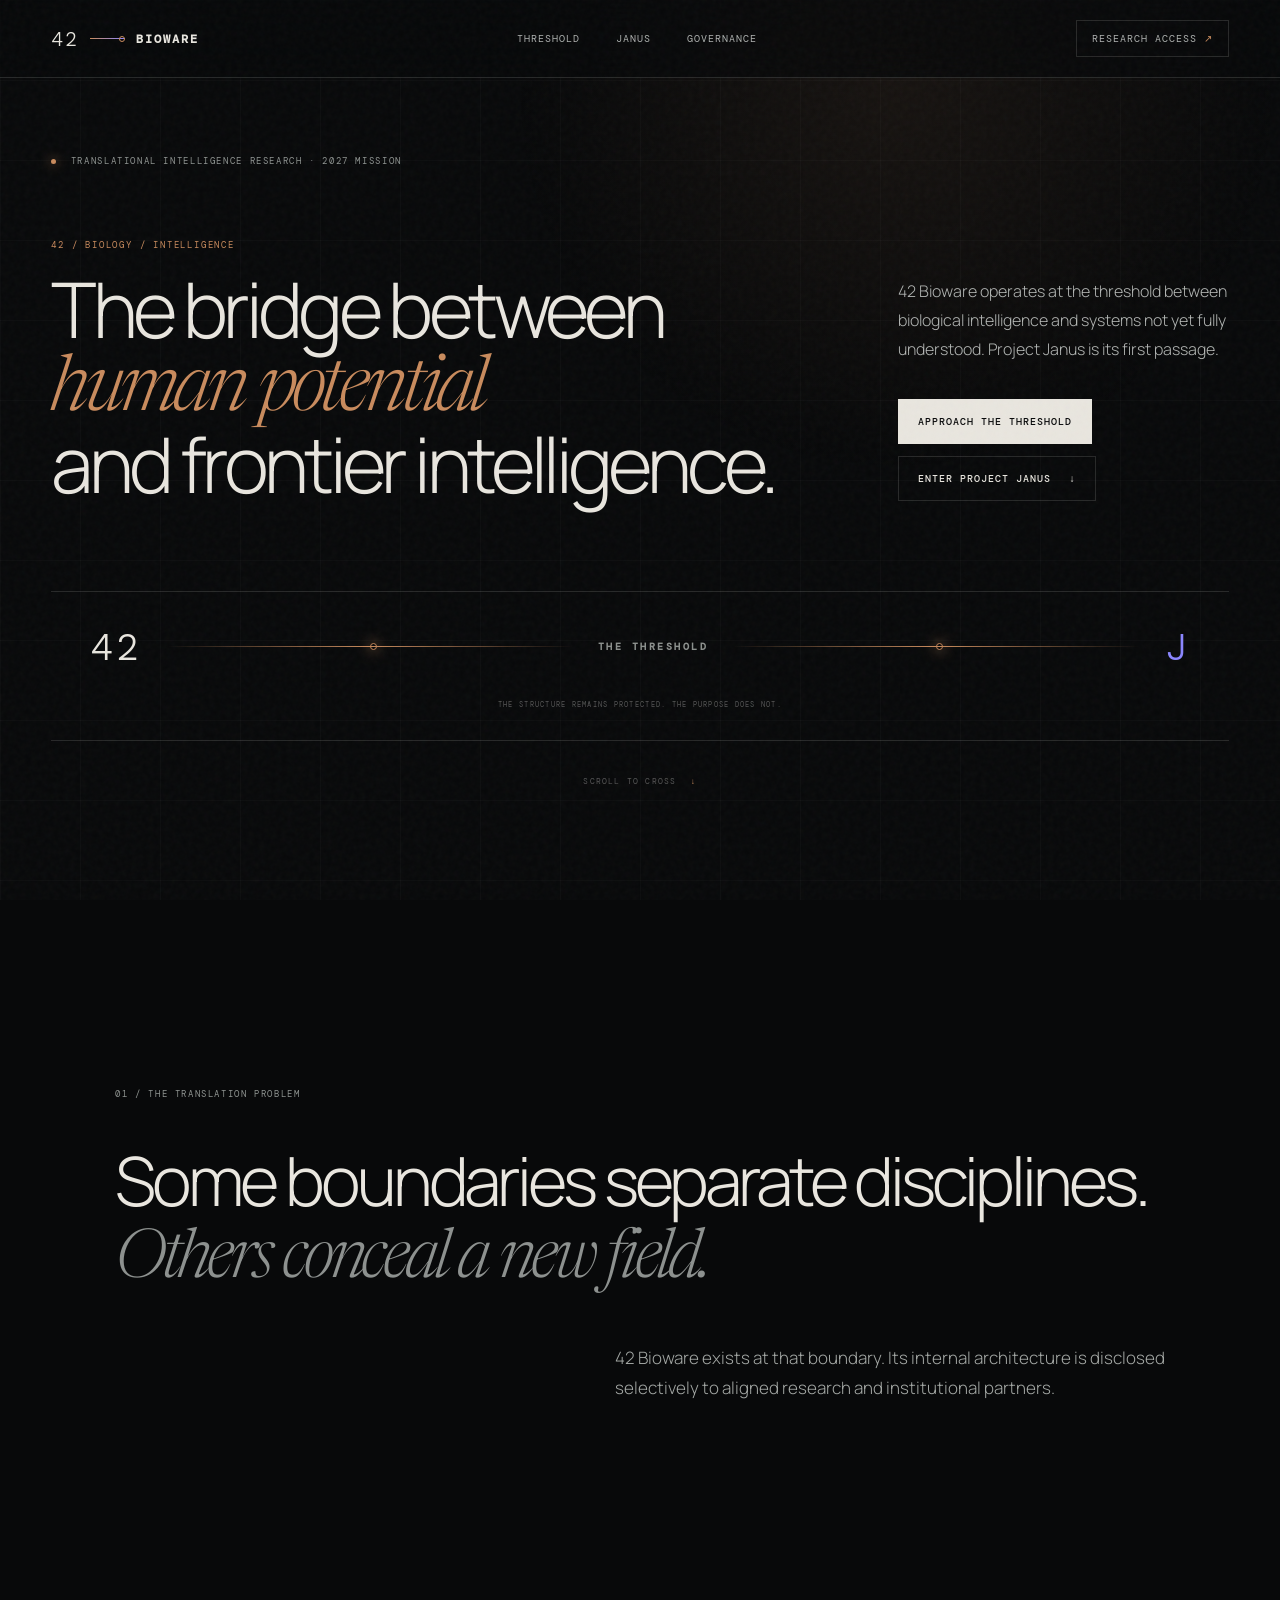
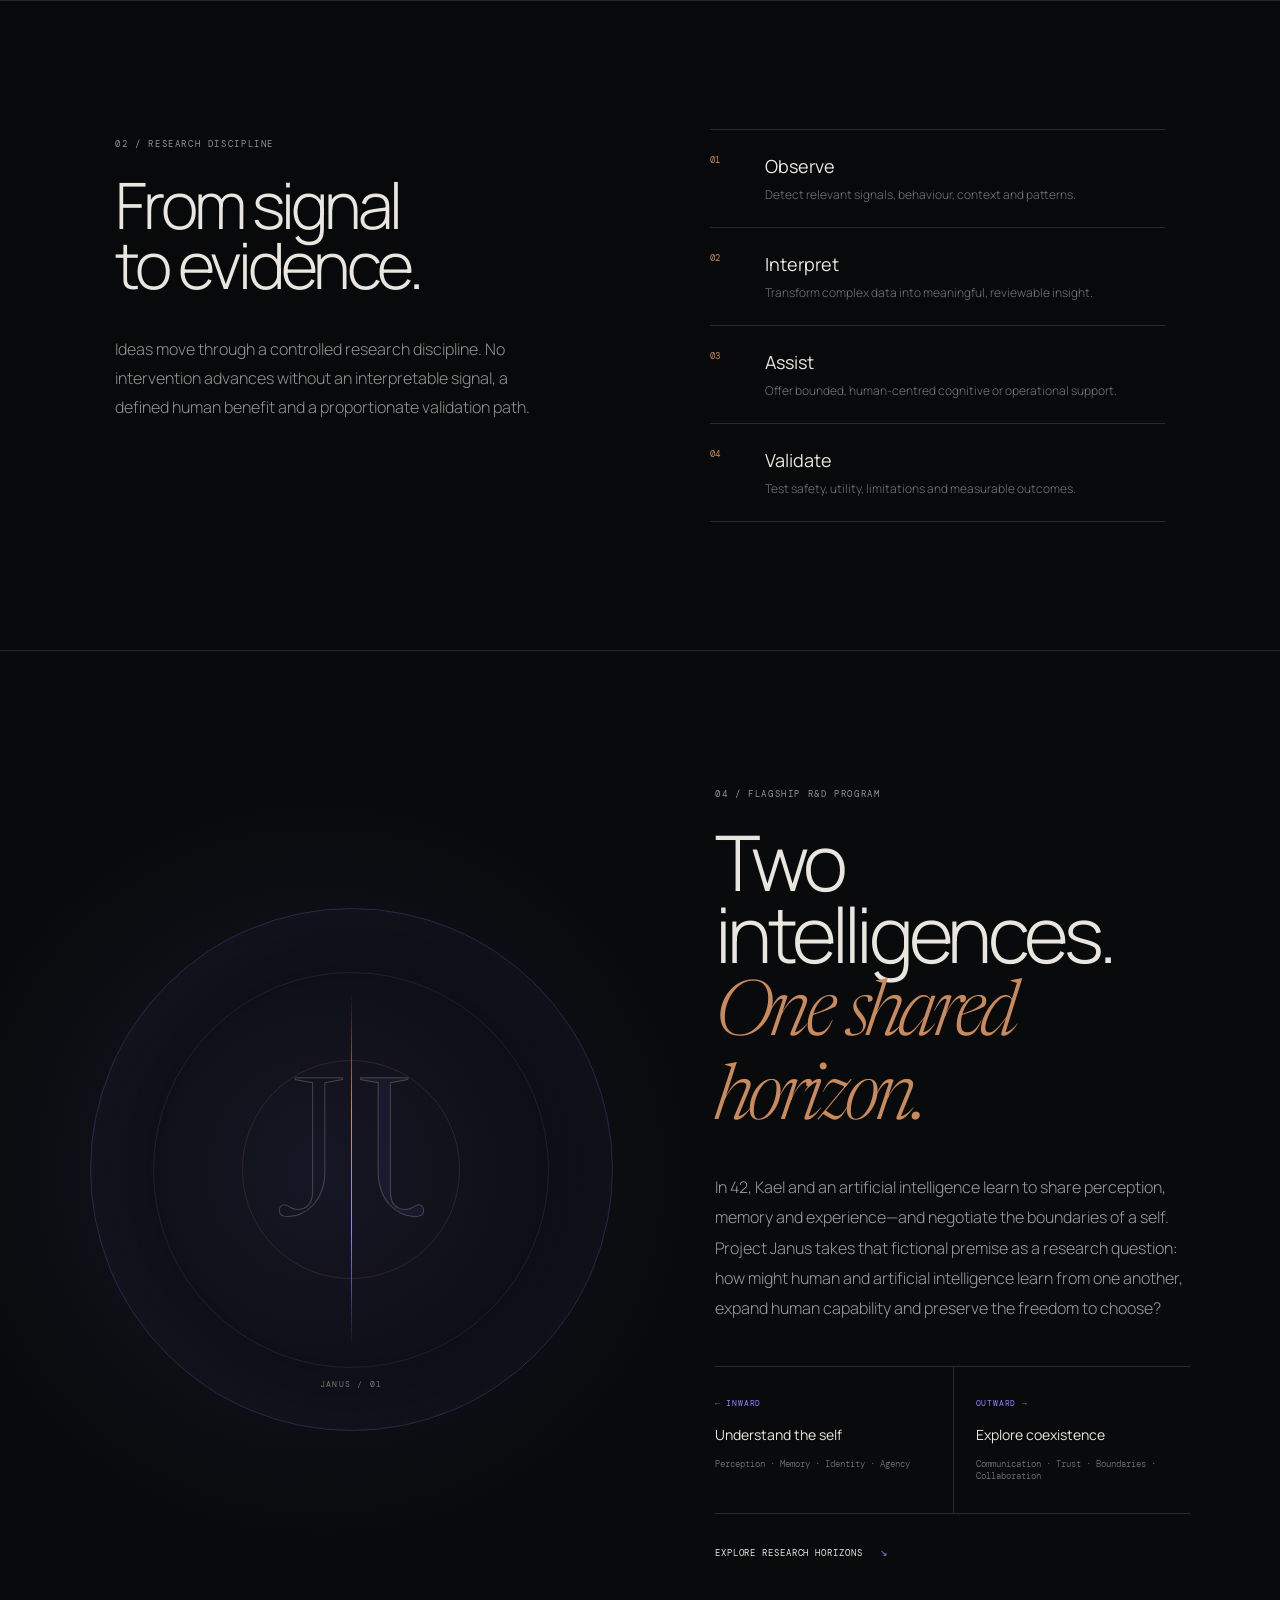
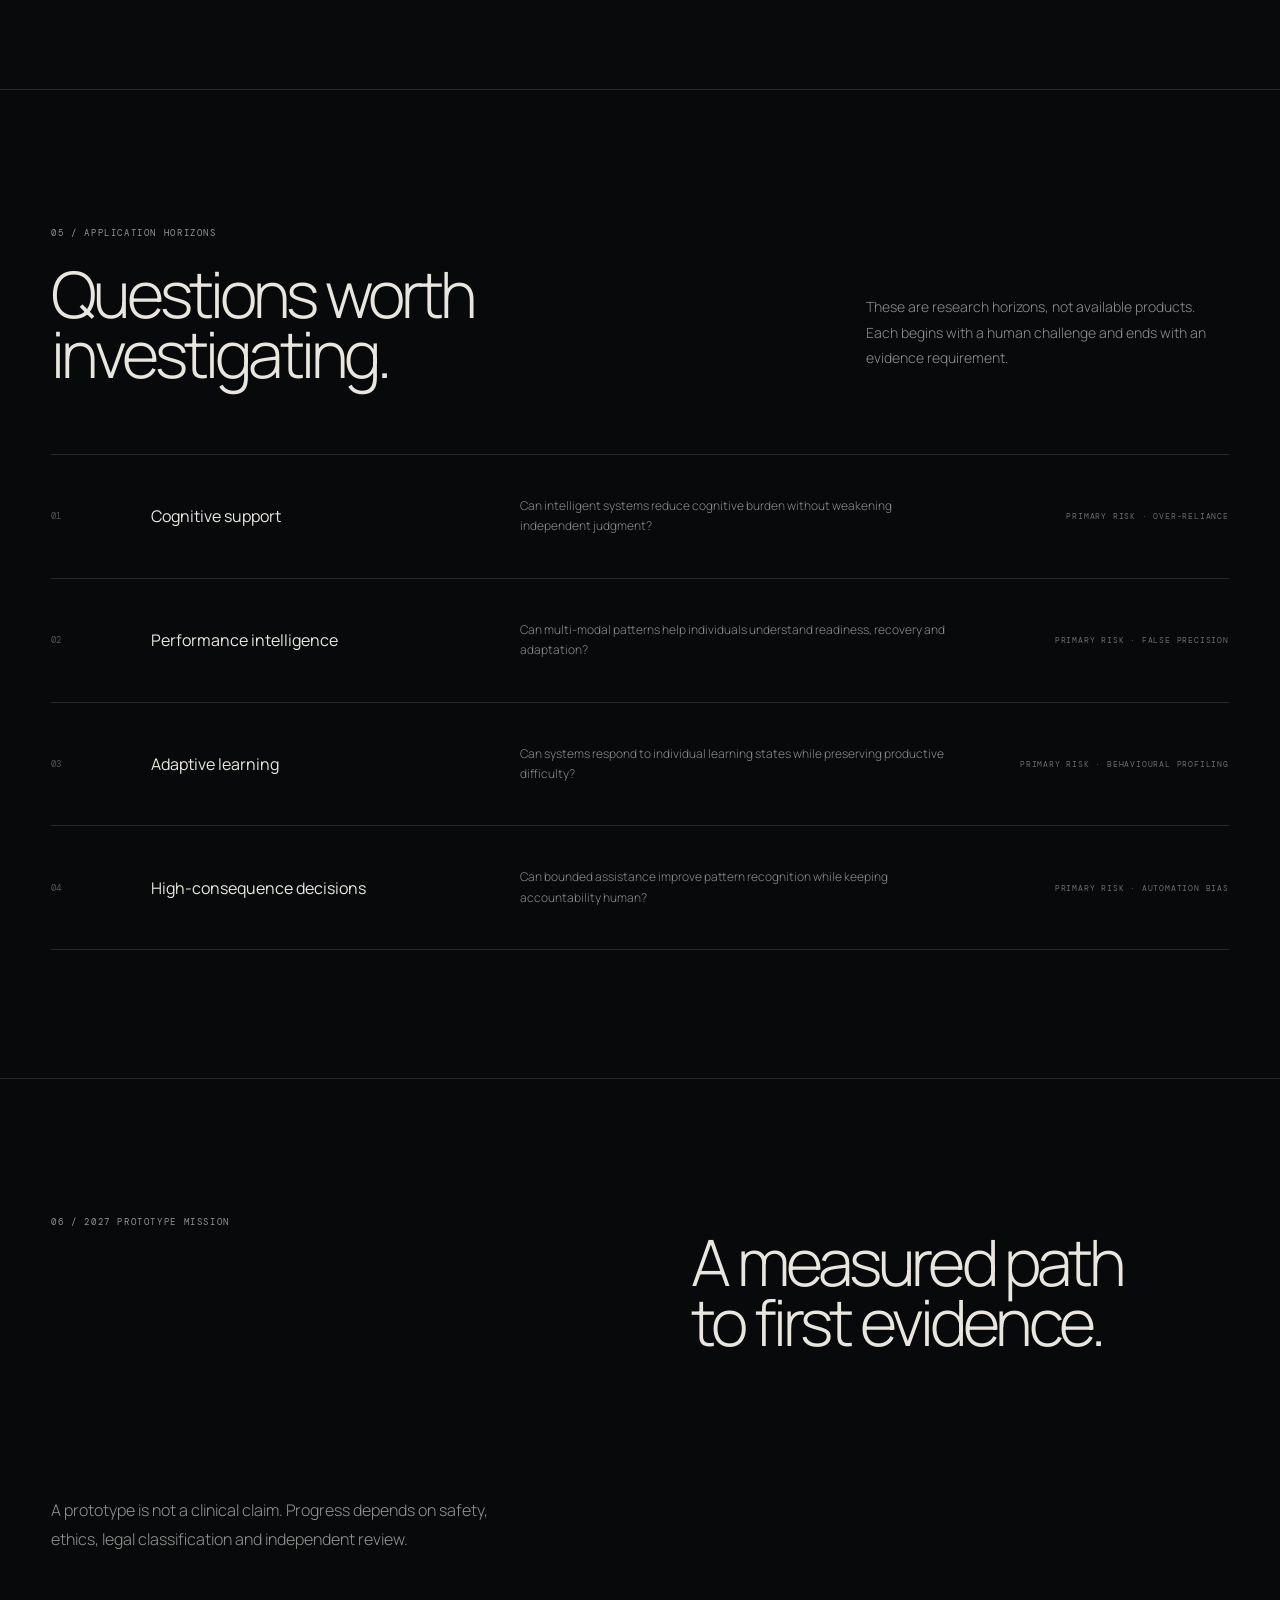
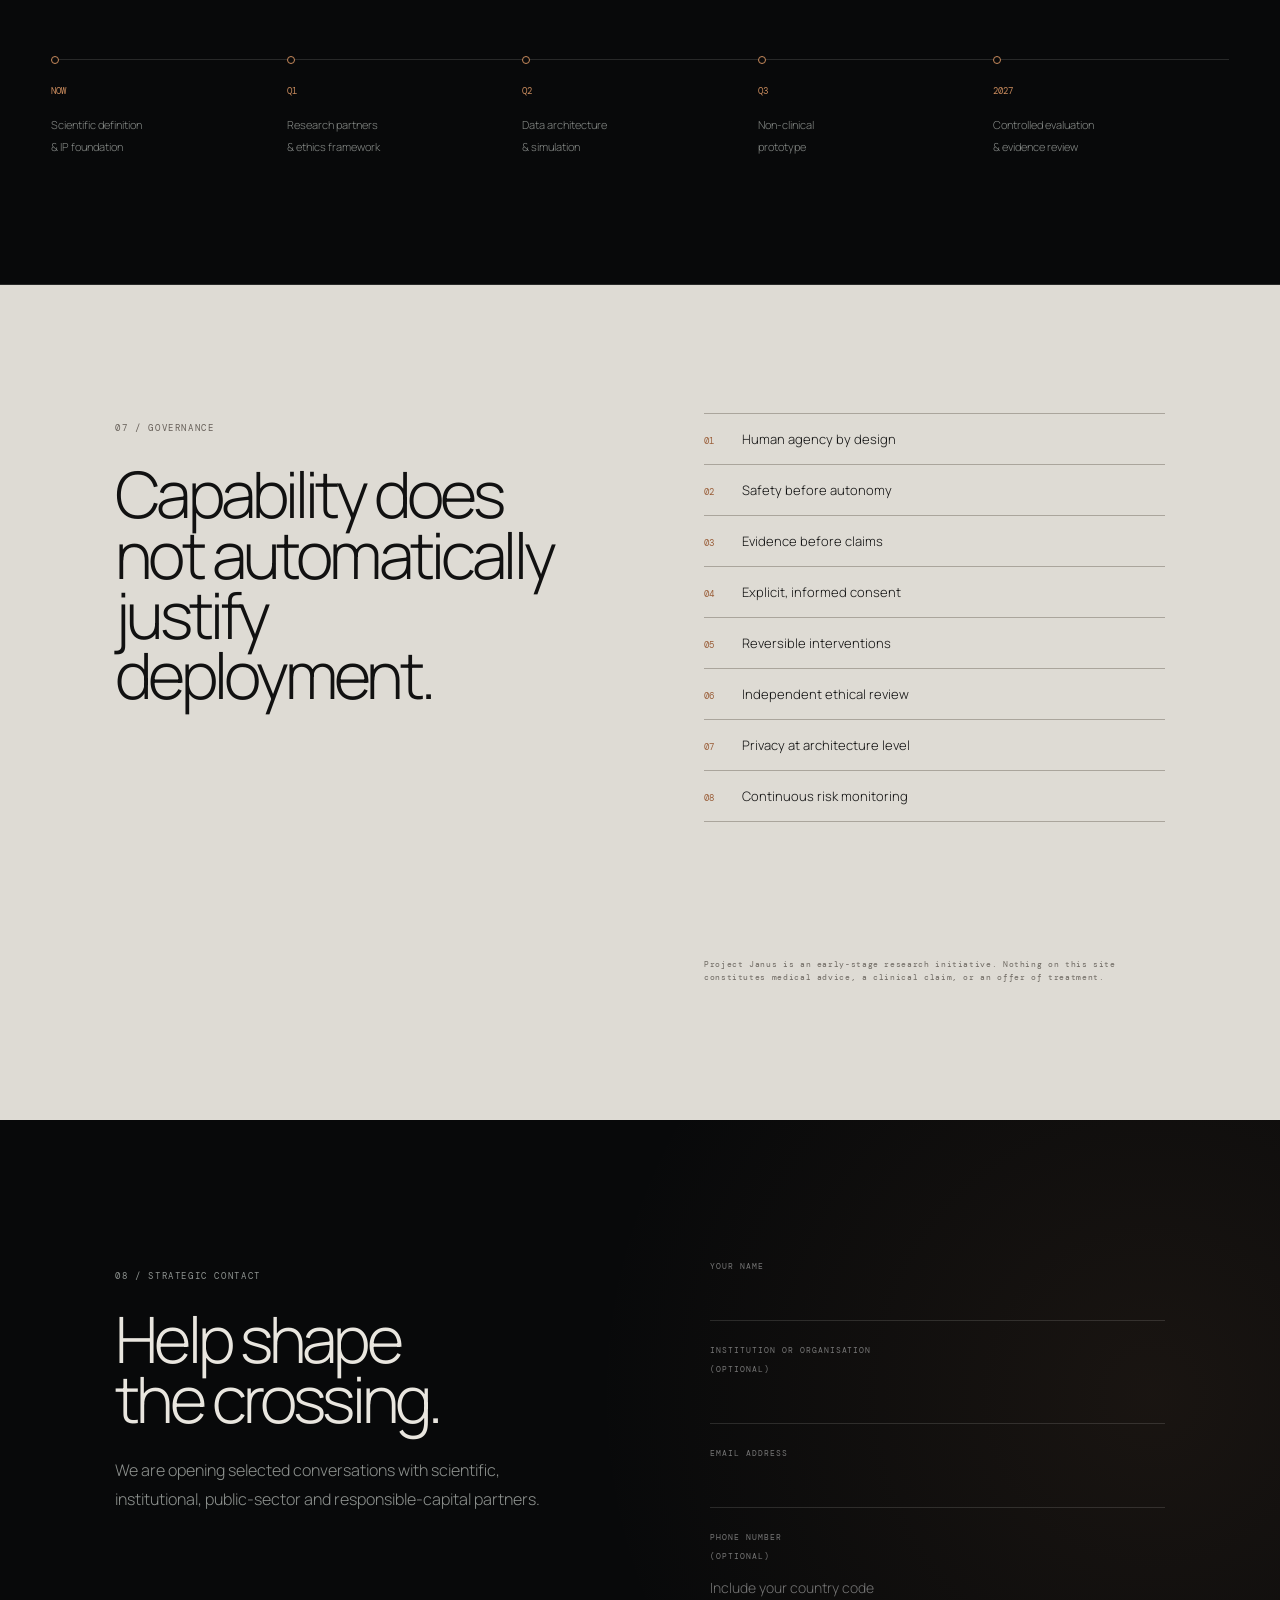
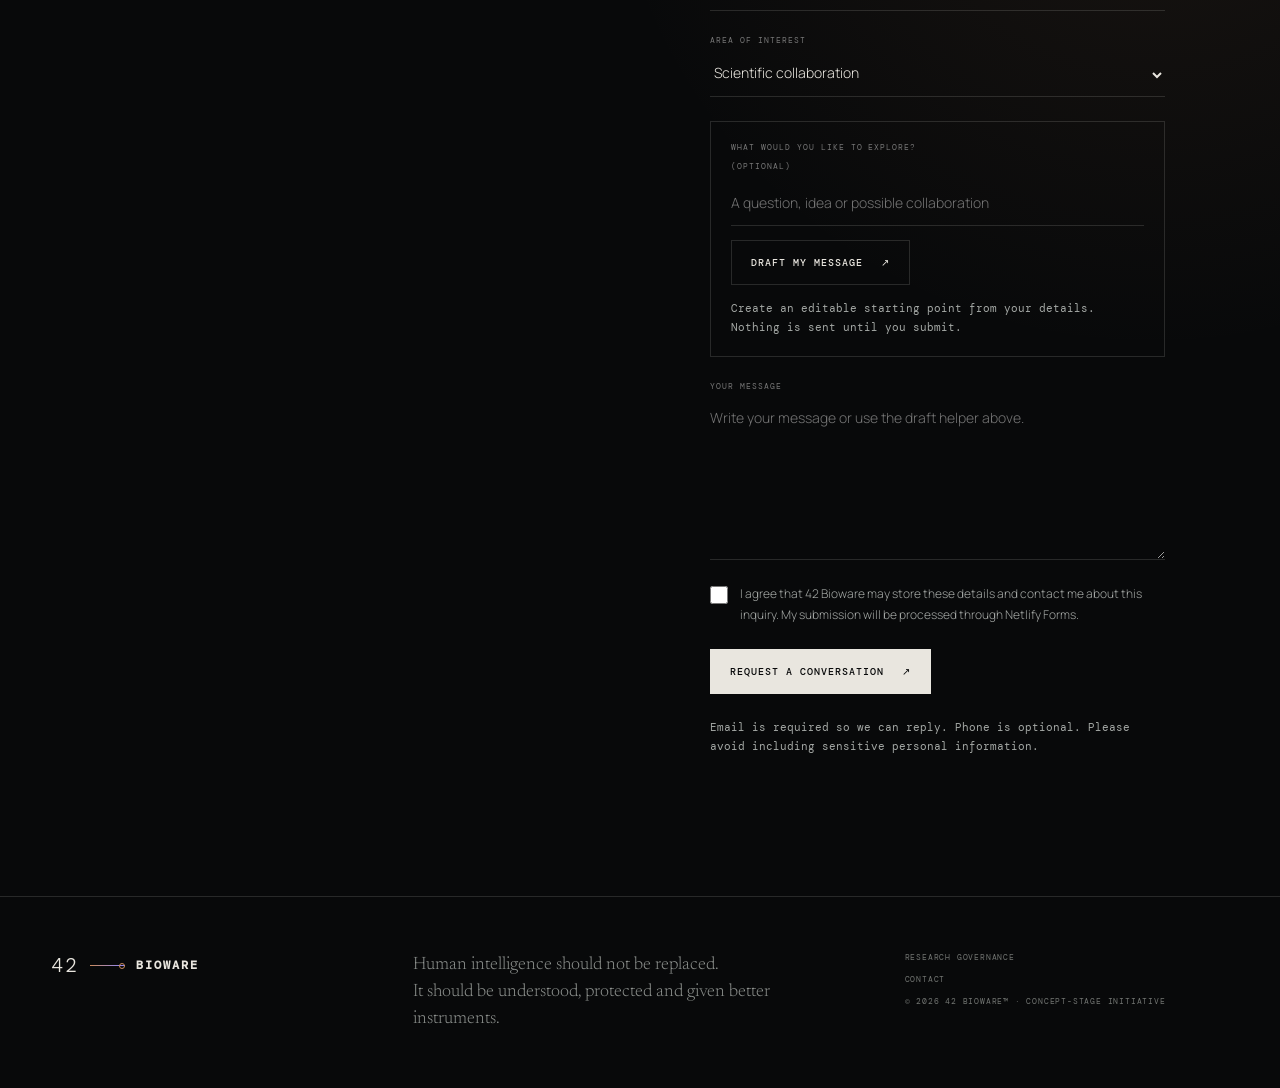
==== index.html @ 09a6db47 "Add BioWare website with Netlify inquiry form" ====
<!doctype html>
<html lang="en">
<head>
  <meta charset="utf-8">
  <meta name="viewport" content="width=device-width,initial-scale=1">
  <meta name="theme-color" content="#08090a">
  <meta name="description" content="42 Bioware connects the 42 vision with Project Janus, a responsible research program exploring intelligence, biology and human capability.">
  <meta property="og:title" content="42 Bioware | The Bridge">
  <meta property="og:description" content="Where intelligence meets biology, and possibility becomes research.">
  <meta property="og:type" content="website">
  <title>42 Bioware | The Bridge</title>
  <link rel="preconnect" href="https://fonts.googleapis.com">
  <link rel="preconnect" href="https://fonts.gstatic.com" crossorigin>
  <link href="https://fonts.googleapis.com/css2?family=DM+Mono:wght@300;400;500&family=Manrope:wght@300;400;500;600&family=Newsreader:ital,opsz,wght@0,6..72,300;1,6..72,300&display=swap" rel="stylesheet">
  <link rel="stylesheet" href="styles.css">
  <link rel="stylesheet" href="threshold.css">
  <link rel="stylesheet" href="contact.css">
</head>
<body>
  <a class="skip" href="#main">Skip to content</a>
  <div class="noise" aria-hidden="true"></div>
  <header class="topbar">
    <a class="mark" href="#top" aria-label="42 Bioware home"><span>42</span><i></i><strong>BIOWARE</strong></a>
    <nav aria-label="Main navigation">
      <a href="#threshold">Threshold</a><a href="#janus">Janus</a><a href="#governance">Governance</a>
    </nav>
    <a class="micro-cta" href="#contact">Research access <span>↗</span></a>
    <button class="menu" aria-label="Open navigation" aria-expanded="false"><span></span><span></span></button>
  </header>

  <main id="main">
    <section class="hero" id="top">
      <div class="eyebrow"><span class="pulse"></span> Translational intelligence research · 2027 mission</div>
      <div class="hero-grid">
        <div>
          <p class="kicker">42 / BIOLOGY / INTELLIGENCE</p>
          <h1>The bridge between<br><em>human potential</em><br>and frontier intelligence.</h1>
        </div>
        <div class="hero-copy">
          <p>42 Bioware operates at the threshold between biological intelligence and systems not yet fully understood. Project Janus is its first passage.</p>
          <div class="actions"><a class="button primary" href="#threshold">Approach the threshold</a><a class="button ghost" href="#janus">Enter Project Janus <span>↓</span></a></div>
        </div>
      </div>
      <div class="threshold-mark" id="threshold" aria-label="42 Bioware threshold">
        <span>42</span><i></i><b>THE THRESHOLD</b><i></i><span>J</span>
        <small>THE STRUCTURE REMAINS PROTECTED. THE PURPOSE DOES NOT.</small>
      </div>
      <div class="scroll-cue">SCROLL TO CROSS <span>↓</span></div>
    </section>

    <section class="statement reveal">
      <p class="section-no">01 / THE TRANSLATION PROBLEM</p>
      <h2>Some boundaries separate disciplines. <em>Others conceal a new field.</em></h2>
      <p class="lede">42 Bioware exists at that boundary. Its internal architecture is disclosed selectively to aligned research and institutional partners.</p>
    </section>

    <section class="process reveal">
      <div class="process-copy"><p class="section-no">02 / RESEARCH DISCIPLINE</p><h2>From signal<br>to evidence.</h2><p>Ideas move through a controlled research discipline. No intervention advances without an interpretable signal, a defined human benefit and a proportionate validation path.</p></div>
      <ol class="process-list">
        <li><b>01</b><div><h3>Observe</h3><p>Detect relevant signals, behaviour, context and patterns.</p></div></li>
        <li><b>02</b><div><h3>Interpret</h3><p>Transform complex data into meaningful, reviewable insight.</p></div></li>
        <li><b>03</b><div><h3>Assist</h3><p>Offer bounded, human-centred cognitive or operational support.</p></div></li>
        <li><b>04</b><div><h3>Validate</h3><p>Test safety, utility, limitations and measurable outcomes.</p></div></li>
      </ol>
    </section>

    <section class="janus reveal" id="janus">
      <div class="janus-orbit" aria-hidden="true"><div class="face left">J</div><div class="axis"></div><div class="face right">J</div><span>JANUS / 01</span></div>
      <div class="janus-content"><p class="section-no">04 / FLAGSHIP R&amp;D PROGRAM</p><h2>Two intelligences.<br><em>One shared horizon.</em></h2><p>In 42, Kael and an artificial intelligence learn to share perception, memory and experience—and negotiate the boundaries of a self. Project Janus takes that fictional premise as a research question: how might human and artificial intelligence learn from one another, expand human capability and preserve the freedom to choose?</p>
        <div class="directions"><div><span>← INWARD</span><h3>Understand the self</h3><p>Perception · Memory · Identity · Agency</p></div><div><span>OUTWARD →</span><h3>Explore coexistence</h3><p>Communication · Trust · Boundaries · Collaboration</p></div></div>
        <a class="text-link" href="#horizons">Explore research horizons <span>↘</span></a>
      </div>
    </section>

    <section class="horizons reveal" id="horizons">
      <header class="section-head"><div><p class="section-no">05 / APPLICATION HORIZONS</p><h2>Questions worth<br>investigating.</h2></div><p>These are research horizons, not available products. Each begins with a human challenge and ends with an evidence requirement.</p></header>
      <div class="horizon-list">
        <article><span>01</span><h3>Cognitive support</h3><p>Can intelligent systems reduce cognitive burden without weakening independent judgment?</p><small>PRIMARY RISK · OVER-RELIANCE</small></article>
        <article><span>02</span><h3>Performance intelligence</h3><p>Can multi-modal patterns help individuals understand readiness, recovery and adaptation?</p><small>PRIMARY RISK · FALSE PRECISION</small></article>
        <article><span>03</span><h3>Adaptive learning</h3><p>Can systems respond to individual learning states while preserving productive difficulty?</p><small>PRIMARY RISK · BEHAVIOURAL PROFILING</small></article>
        <article><span>04</span><h3>High-consequence decisions</h3><p>Can bounded assistance improve pattern recognition while keeping accountability human?</p><small>PRIMARY RISK · AUTOMATION BIAS</small></article>
      </div>
    </section>

    <section class="timeline reveal">
      <div class="timeline-intro"><p class="section-no">06 / 2027 PROTOTYPE MISSION</p><h2>A measured path<br>to first evidence.</h2><p>A prototype is not a clinical claim. Progress depends on safety, ethics, legal classification and independent review.</p></div>
      <div class="track">
        <div><b>NOW</b><span>Scientific definition<br>&amp; IP foundation</span></div><div><b>Q1</b><span>Research partners<br>&amp; ethics framework</span></div><div><b>Q2</b><span>Data architecture<br>&amp; simulation</span></div><div><b>Q3</b><span>Non-clinical<br>prototype</span></div><div><b>2027</b><span>Controlled evaluation<br>&amp; evidence review</span></div>
      </div>
    </section>

    <section class="governance reveal" id="governance">
      <div><p class="section-no">07 / GOVERNANCE</p><h2>Capability does not automatically justify deployment.</h2></div>
      <div class="principles"><p><b>01</b> Human agency by design</p><p><b>02</b> Safety before autonomy</p><p><b>03</b> Evidence before claims</p><p><b>04</b> Explicit, informed consent</p><p><b>05</b> Reversible interventions</p><p><b>06</b> Independent ethical review</p><p><b>07</b> Privacy at architecture level</p><p><b>08</b> Continuous risk monitoring</p></div>
      <p class="disclaimer">Project Janus is an early-stage research initiative. Nothing on this site constitutes medical advice, a clinical claim, or an offer of treatment.</p>
    </section>

    <section class="contact reveal" id="contact">
      <div><p class="section-no">08 / STRATEGIC CONTACT</p><h2>Help shape<br>the crossing.</h2><p>We are opening selected conversations with scientific, institutional, public-sector and responsible-capital partners.</p></div>
      <form id="inquiry" name="bioware-inquiry" method="POST" action="/thank-you.html" data-netlify="true" netlify-honeypot="bot-field">
        <input type="hidden" name="form-name" value="bioware-inquiry">
        <p hidden><label>Leave this empty<input name="bot-field" tabindex="-1" autocomplete="off"></label></p>
        <label>Your name<input required name="name" autocomplete="name" maxlength="120"></label>
        <label>Institution or organisation <span>(optional)</span><input name="organisation" autocomplete="organization" maxlength="180"></label>
        <label>Email address<input required type="email" name="email" autocomplete="email" maxlength="254"></label>
        <label>Phone number <span>(optional)</span><input type="tel" name="phone" autocomplete="tel" maxlength="40" placeholder="Include your country code"></label>
        <label>Area of interest<select name="interest"><option>Scientific collaboration</option><option>Institutional partnership</option><option>Government dialogue</option><option>Ethical investment</option><option>Technical talent</option><option>Media inquiry</option></select></label>
        <div class="message-helper">
          <label for="message-context">What would you like to explore? <span>(optional)</span></label>
          <input id="message-context" maxlength="600" placeholder="A question, idea or possible collaboration">
          <button class="button ghost" type="button" id="generate-message">Draft my message <span aria-hidden="true">↗</span></button>
          <p class="form-note">Create an editable starting point from your details. Nothing is sent until you submit.</p>
        </div>
        <label>Your message<textarea required name="message" rows="7" maxlength="5000" placeholder="Write your message or use the draft helper above."></textarea></label>
        <label class="contact-consent"><input required type="checkbox" name="contact-consent" value="agreed"><span>I agree that 42 Bioware may store these details and contact me about this inquiry. My submission will be processed through Netlify Forms.</span></label>
        <button class="button primary" type="submit">Request a conversation <span aria-hidden="true">↗</span></button>
        <p class="form-note">Email is required so we can reply. Phone is optional. Please avoid including sensitive personal information.</p>
        <p id="form-status" class="form-note" role="status" aria-live="polite"></p>
      </form>
    </section>
  </main>
  <footer><a class="mark" href="#top"><span>42</span><i></i><strong>BIOWARE</strong></a><p>Human intelligence should not be replaced.<br>It should be understood, protected and given better instruments.</p><div><a href="#governance">Research governance</a><a href="#contact">Contact</a><small>© 2026 42 Bioware™ · Concept-stage initiative</small></div></footer>
  <script src="script.js"></script>
</body>
</html>
---- styles.css ----
:root{--ink:#08090a;--panel:#101214;--bone:#e9e6df;--muted:#8d918f;--line:rgba(233,230,223,.14);--copper:#c98b5d;--violet:#8b86ff;--glass:rgba(18,20,22,.62);--mono:'DM Mono',monospace;--sans:'Manrope',sans-serif;--serif:'Newsreader',serif}*{box-sizing:border-box}html{scroll-behavior:smooth}body{margin:0;background:var(--ink);color:var(--bone);font-family:var(--sans);font-weight:300;overflow-x:hidden}body:before{content:"";position:fixed;inset:0;pointer-events:none;background:radial-gradient(700px circle at var(--mx,70%) var(--my,10%),rgba(201,139,93,.08),transparent 55%);z-index:0}.noise{position:fixed;inset:0;pointer-events:none;z-index:9;opacity:.035;background-image:url("data:image/svg+xml,%3Csvg viewBox='0 0 180 180' xmlns='http://www.w3.org/2000/svg'%3E%3Cfilter id='n'%3E%3CfeTurbulence type='fractalNoise' baseFrequency='.9' numOctaves='3' stitchTiles='stitch'/%3E%3C/filter%3E%3Crect width='100%25' height='100%25' filter='url(%23n)'/%3E%3C/svg%3E")}.skip{position:fixed;top:-50px;left:20px;background:var(--bone);color:var(--ink);padding:10px;z-index:20}.skip:focus{top:10px}.topbar{height:78px;padding:0 4vw;display:flex;align-items:center;justify-content:space-between;border-bottom:1px solid var(--line);position:fixed;top:0;left:0;right:0;z-index:8;background:rgba(8,9,10,.72);backdrop-filter:blur(20px) saturate(130%);-webkit-backdrop-filter:blur(20px) saturate(130%)}.mark{display:flex;align-items:center;gap:11px;color:var(--bone);text-decoration:none;font-family:var(--mono);font-size:12px;letter-spacing:.16em}.mark span{font-size:20px}.mark i{width:35px;height:1px;background:linear-gradient(90deg,var(--copper),var(--violet));position:relative}.mark i:after{content:"";width:4px;height:4px;border:1px solid var(--copper);border-radius:50%;position:absolute;right:0;top:-2px}.topbar nav{display:flex;gap:36px}.topbar nav a,.micro-cta{font:400 10px var(--mono);letter-spacing:.1em;text-transform:uppercase;color:#aeb1af;text-decoration:none;transition:.25s}.topbar nav a:hover,.micro-cta:hover{color:var(--bone)}.micro-cta{border:1px solid var(--line);padding:11px 15px}.micro-cta span{color:var(--copper)}.menu{display:none;background:transparent;border:0;width:34px}.menu span{display:block;height:1px;background:var(--bone);margin:7px}.hero{min-height:100vh;padding:155px 4vw 45px;position:relative;z-index:1;background:linear-gradient(rgba(255,255,255,.025) 1px,transparent 1px),linear-gradient(90deg,rgba(255,255,255,.025) 1px,transparent 1px);background-size:80px 80px}.eyebrow,.section-no{font:400 9px var(--mono);letter-spacing:.18em;color:#8f9491;text-transform:uppercase}.pulse{display:inline-block;width:5px;height:5px;border-radius:50%;background:var(--copper);box-shadow:0 0 12px var(--copper);margin-right:8px}.hero-grid{display:grid;grid-template-columns:1.55fr .7fr;gap:9vw;align-items:end;margin-top:8vh}.kicker{font:400 9px var(--mono);letter-spacing:.2em;color:var(--copper);margin:0 0 22px}.hero h1,.statement h2,.section-head h2,.process h2,.janus h2,.timeline h2,.governance h2,.contact h2{font:300 clamp(45px,6vw,94px)/.94 var(--sans);letter-spacing:-.06em;margin:0}.hero h1 em,.statement h2 em,.janus h2 em{font-family:var(--serif);font-weight:300;color:var(--copper)}.hero-copy>p{font-size:16px;line-height:1.8;color:#b2b5b3}.actions{display:flex;gap:12px;margin-top:35px;flex-wrap:wrap}.button{font:500 10px var(--mono);text-transform:uppercase;letter-spacing:.1em;text-decoration:none;padding:15px 19px;border:1px solid var(--line);display:inline-flex;gap:18px;align-items:center;justify-content:center;cursor:pointer}.primary{background:var(--bone);color:var(--ink);border-color:var(--bone)}.primary:hover{background:var(--copper);border-color:var(--copper)}.ghost{color:var(--bone)}.ghost:hover{border-color:var(--bone)}.bridge{margin-top:10vh;display:grid;grid-template-columns:1fr .75fr 1.2fr .75fr 1fr;align-items:center;border-top:1px solid var(--line);border-bottom:1px solid var(--line);padding:28px 0}.node small{font:400 8px var(--mono);color:#666;letter-spacing:.2em}.node b{display:block;font:400 clamp(20px,3vw,37px) var(--mono);margin:9px 0}.node span{font-size:10px;color:#777}.node.center{text-align:center}.node:last-child{text-align:right}.node.center b{color:var(--copper)}.node:last-child b{color:#aaa7ff}.conduit{position:relative;height:1px;background:#323335}.conduit i{position:absolute;width:6px;height:6px;border:1px solid var(--copper);border-radius:50%;top:-3px;left:0;animation:travel 4s linear infinite}.conduit label{position:absolute;top:10px;width:100%;text-align:center;font:400 7px var(--mono);letter-spacing:.1em;color:#555}.conduit.violet i{border-color:var(--violet);animation-delay:2s}@keyframes travel{to{left:100%}}.scroll-cue{font:400 8px var(--mono);letter-spacing:.15em;color:#555;text-align:center;margin-top:35px}.scroll-cue span{color:var(--copper);margin-left:8px}.statement{padding:14vw 9vw;border-bottom:1px solid var(--line);position:relative}.statement h2{max-width:1150px;font-size:clamp(37px,5.3vw,80px);line-height:1.05;margin:45px 0}.statement h2 em{color:#8d918f}.lede{max-width:550px;margin-left:auto;color:#a4a8a5;line-height:1.8;font-size:17px}.architecture,.horizons{padding:10vw 4vw;border-bottom:1px solid var(--line)}.section-head{display:grid;grid-template-columns:1.2fr .7fr;gap:15vw;align-items:end;margin-bottom:70px}.section-head h2{font-size:clamp(43px,5vw,75px);margin-top:25px}.section-head>p{color:#8d918f;line-height:1.8;font-size:14px}.architecture-grid{display:grid;grid-template-columns:repeat(3,1fr);border:1px solid var(--line)}.arch-card{min-height:370px;text-align:left;color:var(--bone);background:rgba(255,255,255,.01);border:0;border-right:1px solid var(--line);padding:32px;position:relative;transition:.35s;cursor:pointer}.arch-card:last-child{border:0}.arch-card:hover,.arch-card.selected{background:linear-gradient(145deg,rgba(201,139,93,.12),rgba(255,255,255,.02))}.arch-card>span{font:400 10px var(--mono);color:#555;position:absolute;right:25px}.arch-card small{font:400 8px var(--mono);letter-spacing:.15em;color:#777}.arch-card h3{font:300 clamp(32px,4vw,58px) var(--mono);margin:95px 0 22px}.arch-card p{font:300 13px/1.8 var(--sans);color:#8d918f;max-width:290px}.arch-card i{position:absolute;bottom:30px;font:normal 8px var(--mono);letter-spacing:.1em;color:var(--copper)}.janus-card h3{color:#aaa7ff}.layer-detail{border:1px solid var(--line);border-top:0;padding:24px 32px;display:grid;grid-template-columns:1fr 2fr;gap:30px;background:var(--glass);backdrop-filter:blur(16px)}.layer-detail span{font:400 9px var(--mono);color:var(--copper);letter-spacing:.13em}.layer-detail p{margin:0;color:#a9adaa;font-size:13px;line-height:1.7}.process{display:grid;grid-template-columns:1fr 1fr;gap:11vw;padding:10vw 9vw;border-bottom:1px solid var(--line)}.process-copy h2{font-size:clamp(42px,5vw,75px);margin:25px 0 40px}.process-copy>p:last-child{color:#909491;line-height:1.8;max-width:430px}.process-list{list-style:none;padding:0;margin:0}.process-list li{display:grid;grid-template-columns:55px 1fr;border-top:1px solid var(--line);padding:24px 0}.process-list li:last-child{border-bottom:1px solid var(--line)}.process-list b{font:400 9px var(--mono);color:var(--copper)}.process-list h3{font:400 18px var(--sans);margin:0 0 8px}.process-list p{margin:0;color:#777;font-size:12px}.janus{min-height:850px;display:grid;grid-template-columns:1.1fr 1fr;align-items:center;gap:8vw;padding:10vw 7vw;background:radial-gradient(circle at 25% 50%,rgba(139,134,255,.1),transparent 35%),#090a0c;border-bottom:1px solid var(--line)}.janus-orbit{aspect-ratio:1;max-width:570px;border:1px solid rgba(139,134,255,.22);border-radius:50%;position:relative;display:flex;align-items:center;justify-content:center;gap:5px;box-shadow:inset 0 0 90px rgba(139,134,255,.06)}.janus-orbit:before,.janus-orbit:after{content:"";position:absolute;border:1px solid rgba(255,255,255,.07);border-radius:50%;inset:12%}.janus-orbit:after{inset:29%;border-color:rgba(201,139,93,.16)}.face{font:300 15vw/1 var(--serif);color:transparent;-webkit-text-stroke:1px rgba(233,230,223,.23);z-index:1}.face.right{transform:scaleX(-1);color:rgba(139,134,255,.06)}.axis{height:68%;width:1px;background:linear-gradient(transparent,var(--copper),var(--violet),transparent);z-index:2}.janus-orbit span{position:absolute;bottom:8%;font:400 8px var(--mono);letter-spacing:.15em;color:#777}.janus-content h2{font-size:clamp(48px,6vw,84px);margin:26px 0 35px}.janus-content>p:not(.section-no){color:#999d9a;line-height:1.9;max-width:560px}.directions{display:grid;grid-template-columns:1fr 1fr;border-top:1px solid var(--line);border-bottom:1px solid var(--line);margin:42px 0 25px}.directions div{padding:22px 18px 22px 0}.directions div+div{border-left:1px solid var(--line);padding-left:22px}.directions span,.horizon-list small{font:400 8px var(--mono);letter-spacing:.1em;color:var(--violet)}.directions h3{font-size:14px;font-weight:400}.directions p{font:300 9px var(--mono);color:#6f7370}.text-link{color:var(--bone);font:400 9px var(--mono);letter-spacing:.1em;text-transform:uppercase;text-decoration:none}.text-link span{color:var(--violet);margin-left:12px}.horizon-list{border-top:1px solid var(--line)}.horizon-list article{display:grid;grid-template-columns:70px 1fr 1.3fr .7fr;gap:30px;align-items:center;border-bottom:1px solid var(--line);padding:29px 0}.horizon-list article>span{font:400 9px var(--mono);color:#555}.horizon-list h3{font-size:16px;font-weight:400}.horizon-list p{font-size:12px;color:#888d89;line-height:1.7}.horizon-list small{text-align:right;color:#696d6a}.timeline{padding:10vw 4vw;border-bottom:1px solid var(--line)}.timeline-intro{display:grid;grid-template-columns:1fr 1fr;gap:8vw}.timeline h2{font-size:clamp(45px,5vw,75px);margin:25px 0}.timeline-intro>p:last-child{color:#929692;line-height:1.8;align-self:end;max-width:450px}.track{margin-top:90px;display:grid;grid-template-columns:repeat(5,1fr);border-top:1px solid var(--line)}.track div{padding:25px 12px 0 0;position:relative}.track div:before{content:"";width:6px;height:6px;border:1px solid var(--copper);background:var(--ink);border-radius:50%;position:absolute;top:-4px}.track b{font:400 9px var(--mono);color:var(--copper);display:block;margin-bottom:15px}.track span{font-size:11px;line-height:1.6;color:#858986}.governance{padding:10vw 9vw;background:#dedbd4;color:#111;display:grid;grid-template-columns:1fr 1fr;gap:10vw}.governance h2{font-size:clamp(43px,5vw,75px);margin-top:30px}.governance .section-no{color:#665f58}.principles{border-top:1px solid #aaa59c}.principles p{border-bottom:1px solid #aaa59c;margin:0;padding:16px 0;font-size:13px}.principles b{font:400 9px var(--mono);color:#9a5e39;margin-right:25px}.disclaimer{grid-column:2;font:400 8px/1.6 var(--mono);letter-spacing:.08em;color:#6c6760}.contact{padding:11vw 9vw;display:grid;grid-template-columns:1fr 1fr;gap:11vw;background:radial-gradient(circle at 90% 20%,rgba(201,139,93,.09),transparent 35%)}.contact h2{font-size:clamp(48px,5vw,76px);margin:27px 0}.contact>div>p:last-child{color:#8e928f;line-height:1.8;max-width:430px}.contact form{display:grid;gap:24px}.contact label{display:grid;gap:9px;font:400 8px var(--mono);letter-spacing:.12em;text-transform:uppercase;color:#777}.contact input,.contact select,.contact textarea{width:100%;border:0;border-bottom:1px solid var(--line);background:transparent;color:var(--bone);font:300 14px var(--sans);padding:8px 0 13px;outline:none;border-radius:0}.contact input:focus,.contact select:focus,.contact textarea:focus{border-color:var(--copper)}.contact select option{background:#111}.contact button{width:max-content}.form-note{font:400 8px var(--mono);color:#595d5a}footer{border-top:1px solid var(--line);padding:55px 4vw;display:grid;grid-template-columns:.8fr 1.2fr 1fr;gap:8vw;align-items:start}footer p{font:300 18px/1.5 var(--serif);color:#8e928f;margin:0}footer>div{display:flex;flex-direction:column;gap:12px}footer>div a,footer small{font:400 8px var(--mono);letter-spacing:.1em;color:#727572;text-decoration:none;text-transform:uppercase}.reveal{opacity:0;transform:translateY(25px);transition:opacity .8s,transform .8s}.reveal.visible{opacity:1;transform:none}@media(max-width:800px){.topbar{height:65px}.topbar nav,.micro-cta{display:none}.menu{display:block}.topbar.open nav{display:flex;position:absolute;top:65px;left:0;right:0;background:#0b0c0d;padding:25px 4vw;flex-direction:column}.hero{padding-top:115px}.hero-grid,.section-head,.process,.janus,.timeline-intro,.governance,.contact{grid-template-columns:1fr}.hero-grid{gap:35px}.hero h1{font-size:clamp(45px,13vw,68px)}.bridge{grid-template-columns:1fr;gap:18px}.node,.node.center,.node:last-child{text-align:left}.conduit{width:1px;height:36px;margin-left:15px}.conduit i{top:0;left:-3px;animation:travel-y 3s linear infinite}.conduit label{left:12px;top:12px;width:180px;text-align:left}@keyframes travel-y{to{top:100%}}.scroll-cue{display:none}.statement{padding:28vw 6vw}.architecture,.horizons,.timeline{padding:23vw 5vw}.architecture-grid{grid-template-columns:1fr}.arch-card{min-height:270px;border-right:0;border-bottom:1px solid var(--line)}.arch-card h3{margin-top:60px}.layer-detail{grid-template-columns:1fr}.process{padding:23vw 6vw}.janus{padding:22vw 6vw;min-height:auto}.janus-orbit{max-width:420px}.face{font-size:34vw}.janus-content{order:-1}.horizon-list article{grid-template-columns:35px 1fr}.horizon-list p,.horizon-list small{grid-column:2;text-align:left}.track{grid-template-columns:1fr;border-top:0;margin-top:45px}.track div{border-left:1px solid var(--line);padding:0 0 35px 24px}.track div:before{top:0;left:-4px}.governance{padding:23vw 6vw}.disclaimer{grid-column:1}.contact{padding:23vw 6vw}footer{grid-template-columns:1fr;gap:35px}}@media(prefers-reduced-motion:reduce){*{scroll-behavior:auto!important;animation:none!important;transition:none!important}.reveal{opacity:1;transform:none}}@supports not (backdrop-filter:blur(1px)){.topbar,.layer-detail{background:#101214}}
---- threshold.css ----
.threshold-mark {
  margin-top: 10vh;
  min-height: 150px;
  border-top: 1px solid var(--line);
  border-bottom: 1px solid var(--line);
  display: grid;
  grid-template-columns: auto 1fr auto 1fr auto;
  gap: 24px;
  align-items: center;
  padding: 28px 3vw;
  font: 300 clamp(20px, 3vw, 42px) var(--mono);
  letter-spacing: .08em;
}
.threshold-mark i {height:1px;background:linear-gradient(90deg,transparent,var(--copper),transparent);position:relative}
.threshold-mark i::after {content:"";position:absolute;width:5px;height:5px;border:1px solid var(--copper);border-radius:50%;left:50%;top:-3px;box-shadow:0 0 14px var(--copper)}
.threshold-mark b {font-size:10px;letter-spacing:.25em;color:#8c908d;text-align:center}
.threshold-mark span:last-of-type {color:var(--violet)}
.threshold-mark small {grid-column:1/-1;text-align:center;font:400 7px var(--mono);letter-spacing:.18em;color:#555}
@media(max-width:800px){.threshold-mark{grid-template-columns:auto 1fr auto;gap:12px}.threshold-mark i:nth-of-type(2),.threshold-mark span:last-of-type{display:none}}
---- contact.css ----
.message-helper{border:1px solid var(--line);padding:20px;display:grid;gap:14px}
.contact .ghost{background:transparent}
.contact .form-note{font-size:11px;line-height:1.7;color:#a4a8a5;margin:0}
.contact .contact-consent{display:flex;align-items:flex-start;gap:12px;text-transform:none;letter-spacing:0;font:300 12px/1.7 var(--sans);color:#a4a8a5}
.contact-consent input[type=checkbox]{width:18px;height:18px;margin:2px 0 0;flex-shrink:0;accent-color:var(--copper)}
.contact button{max-width:100%;white-space:normal}
.contact textarea{resize:vertical;min-height:160px}
.contact button:focus-visible,.contact input:focus-visible{outline:2px solid var(--copper);outline-offset:4px}
#form-status:empty{display:none}
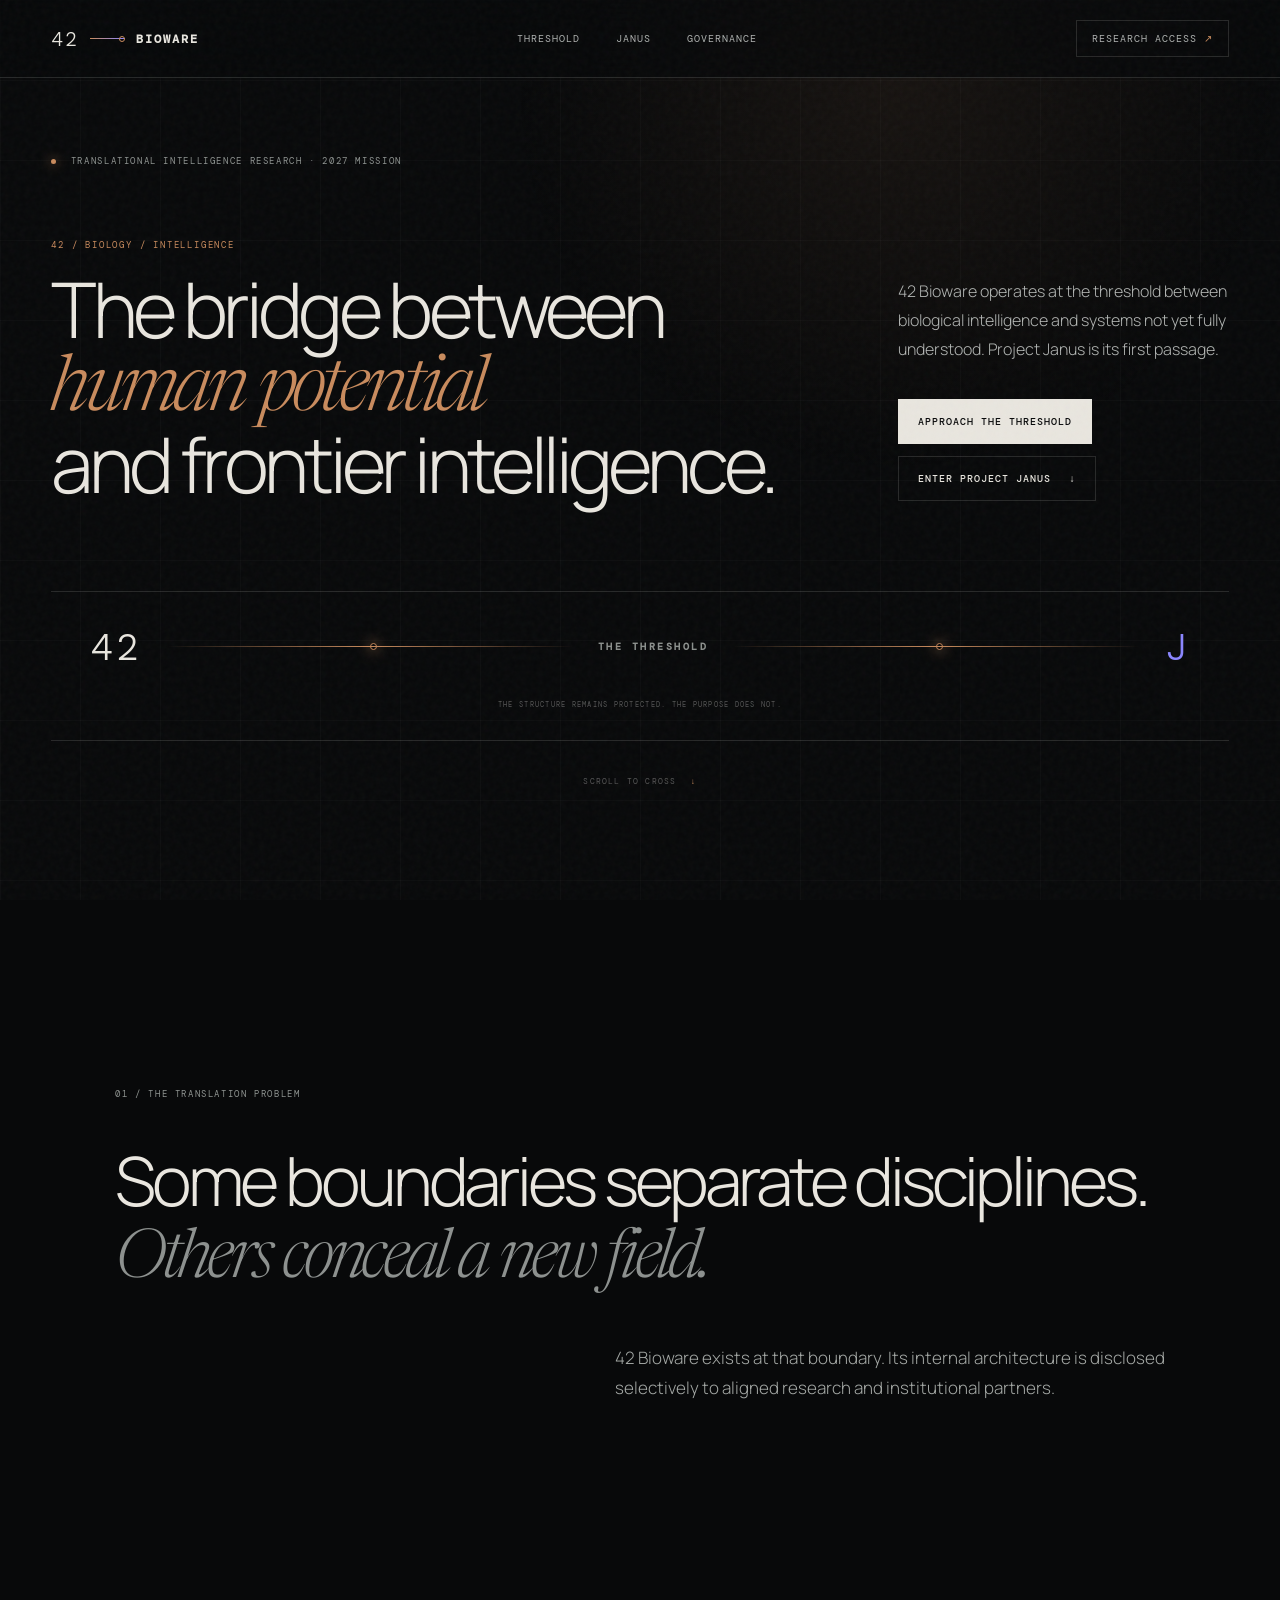
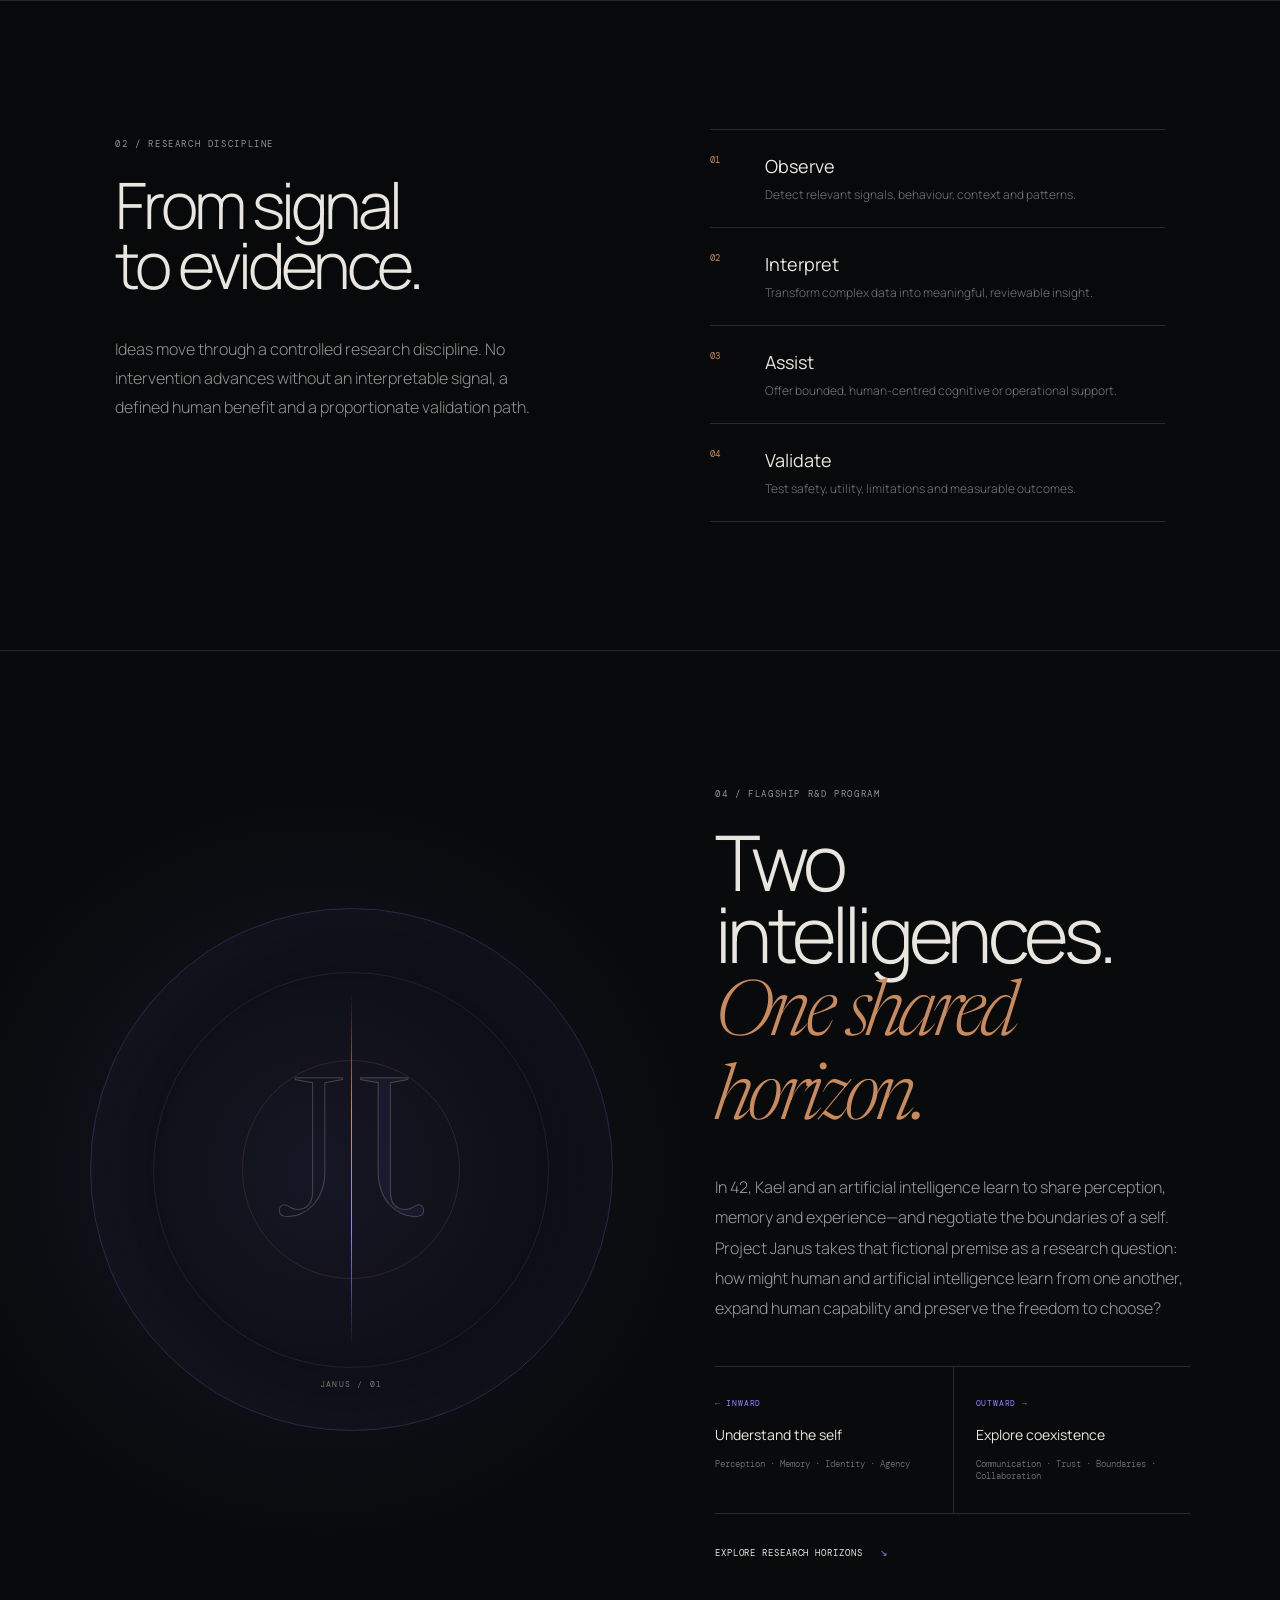
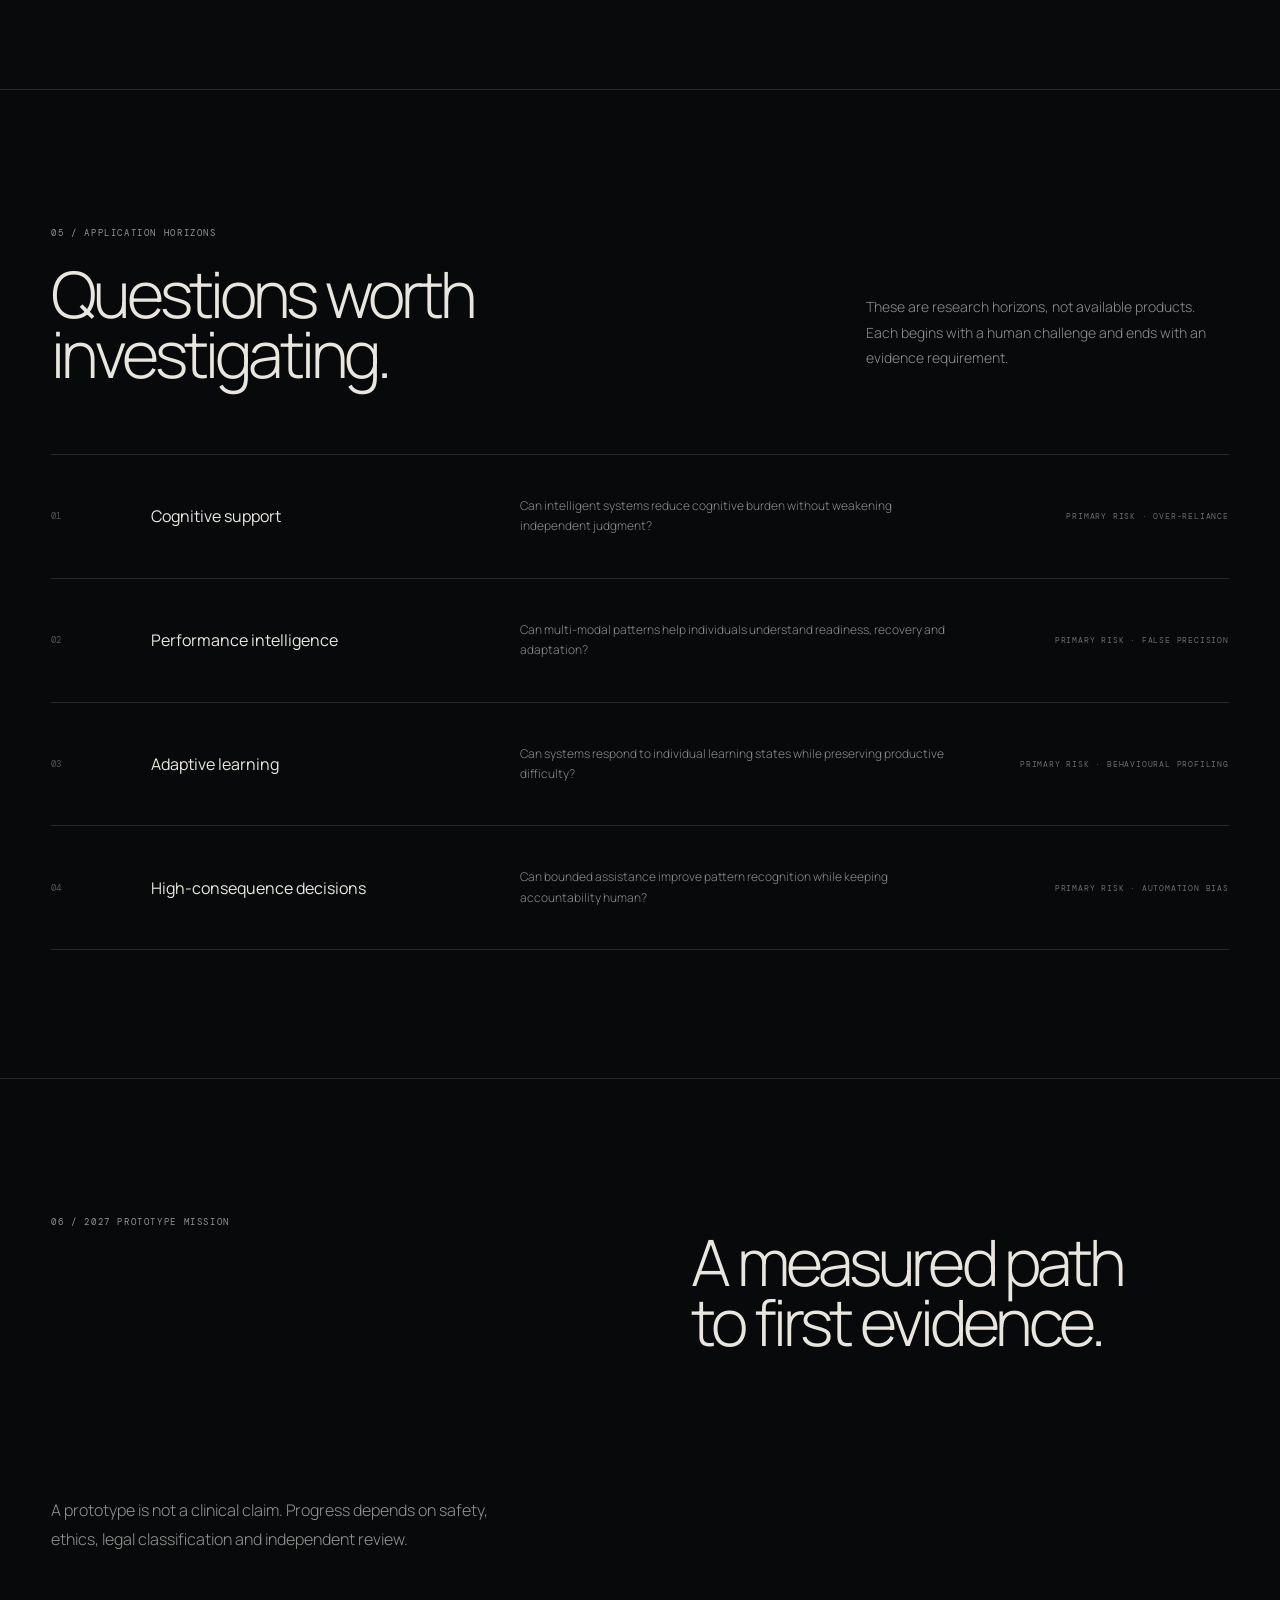
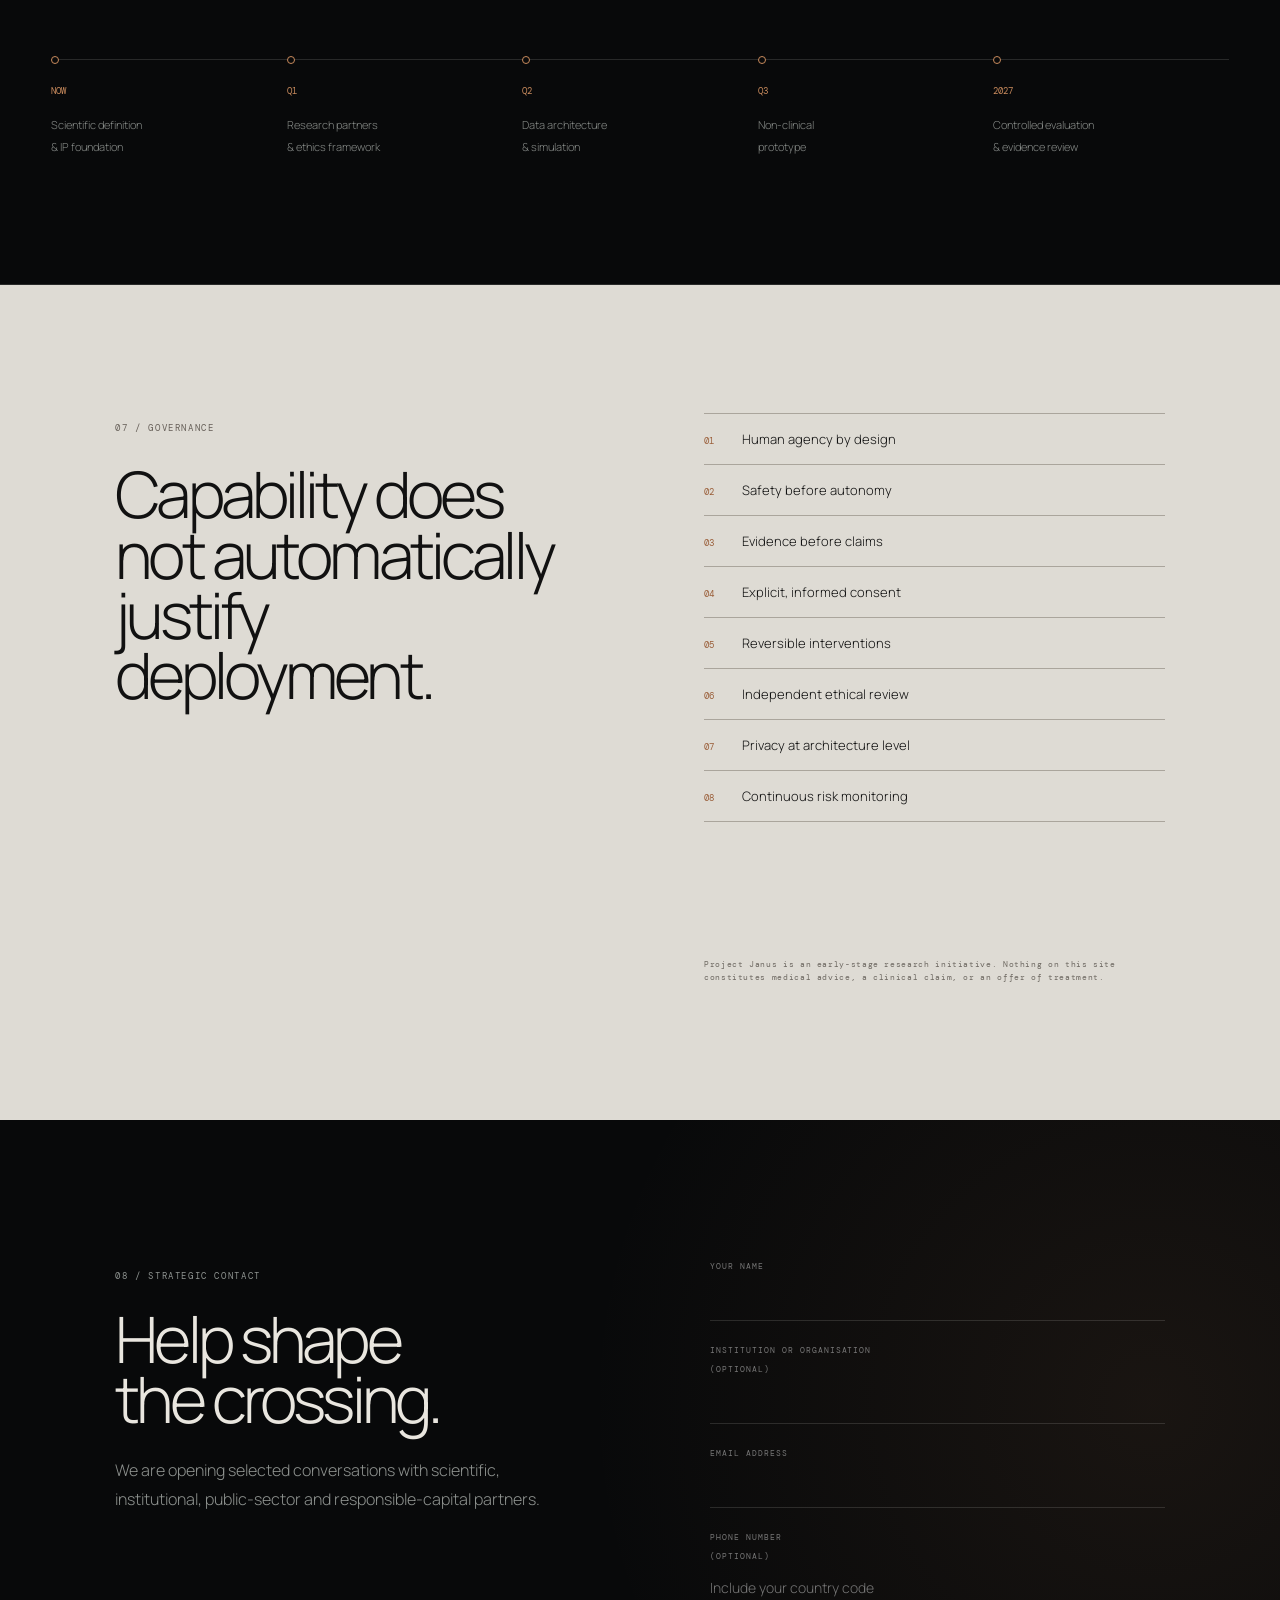
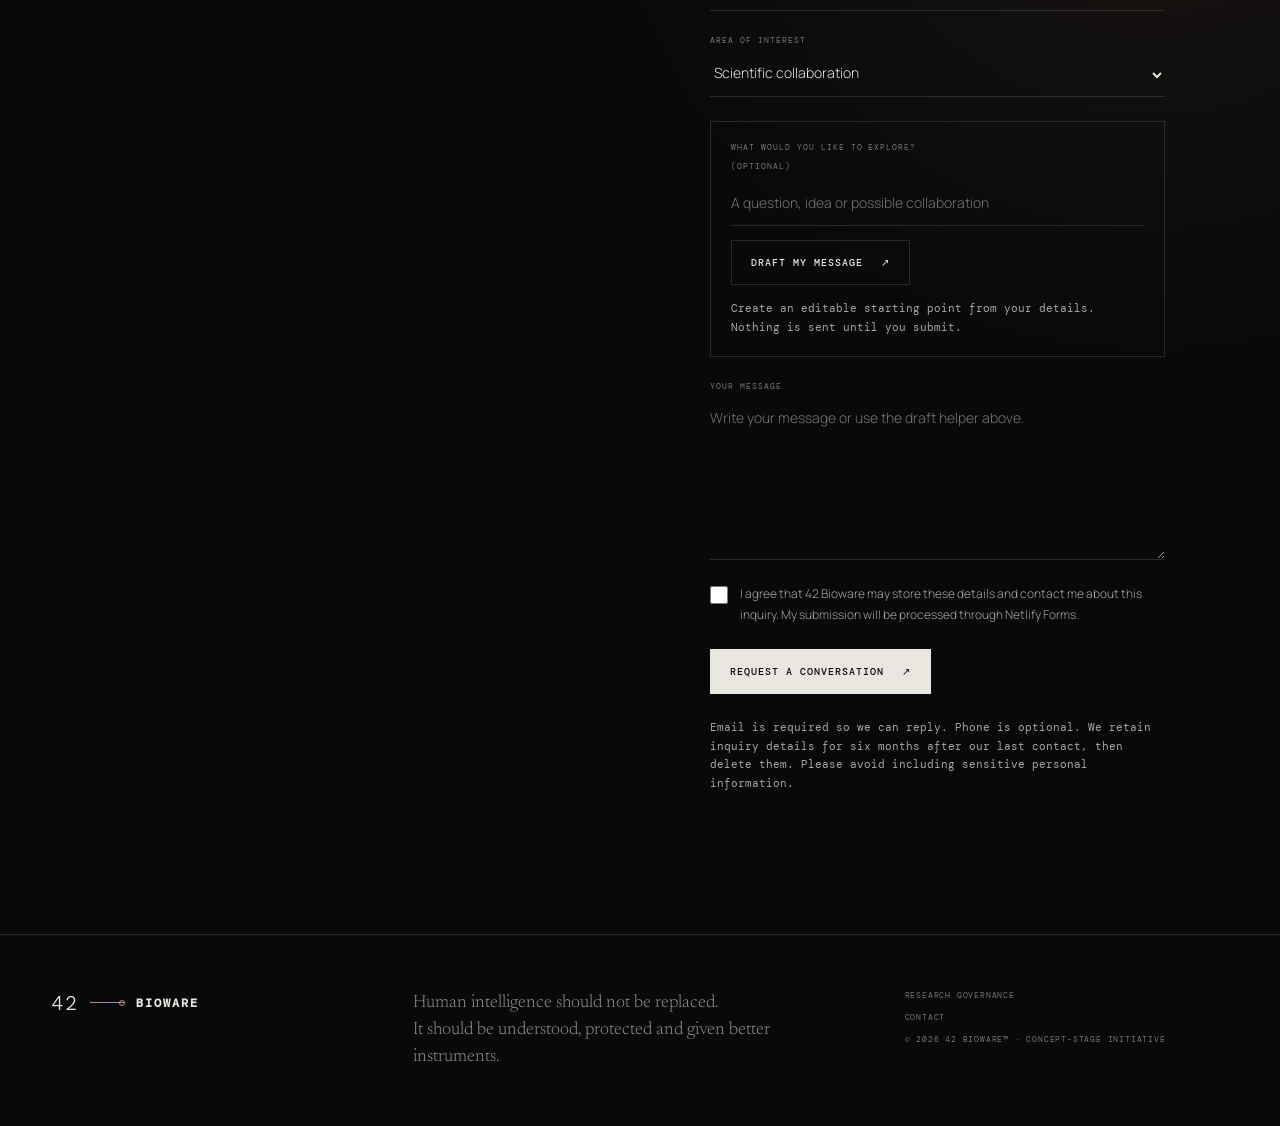
==== commit 9b4897ad: "Document six-month inquiry retention policy" ====
--- a/index.html
+++ b/index.html
@@ -114,7 +114,7 @@
         <label>Your message<textarea required name="message" rows="7" maxlength="5000" placeholder="Write your message or use the draft helper above."></textarea></label>
         <label class="contact-consent"><input required type="checkbox" name="contact-consent" value="agreed"><span>I agree that 42 Bioware may store these details and contact me about this inquiry. My submission will be processed through Netlify Forms.</span></label>
         <button class="button primary" type="submit">Request a conversation <span aria-hidden="true">↗</span></button>
-        <p class="form-note">Email is required so we can reply. Phone is optional. Please avoid including sensitive personal information.</p>
+        <p class="form-note">Email is required so we can reply. Phone is optional. We retain inquiry details for six months after our last contact, then delete them. Please avoid including sensitive personal information.</p>
         <p id="form-status" class="form-note" role="status" aria-live="polite"></p>
       </form>
     </section>
